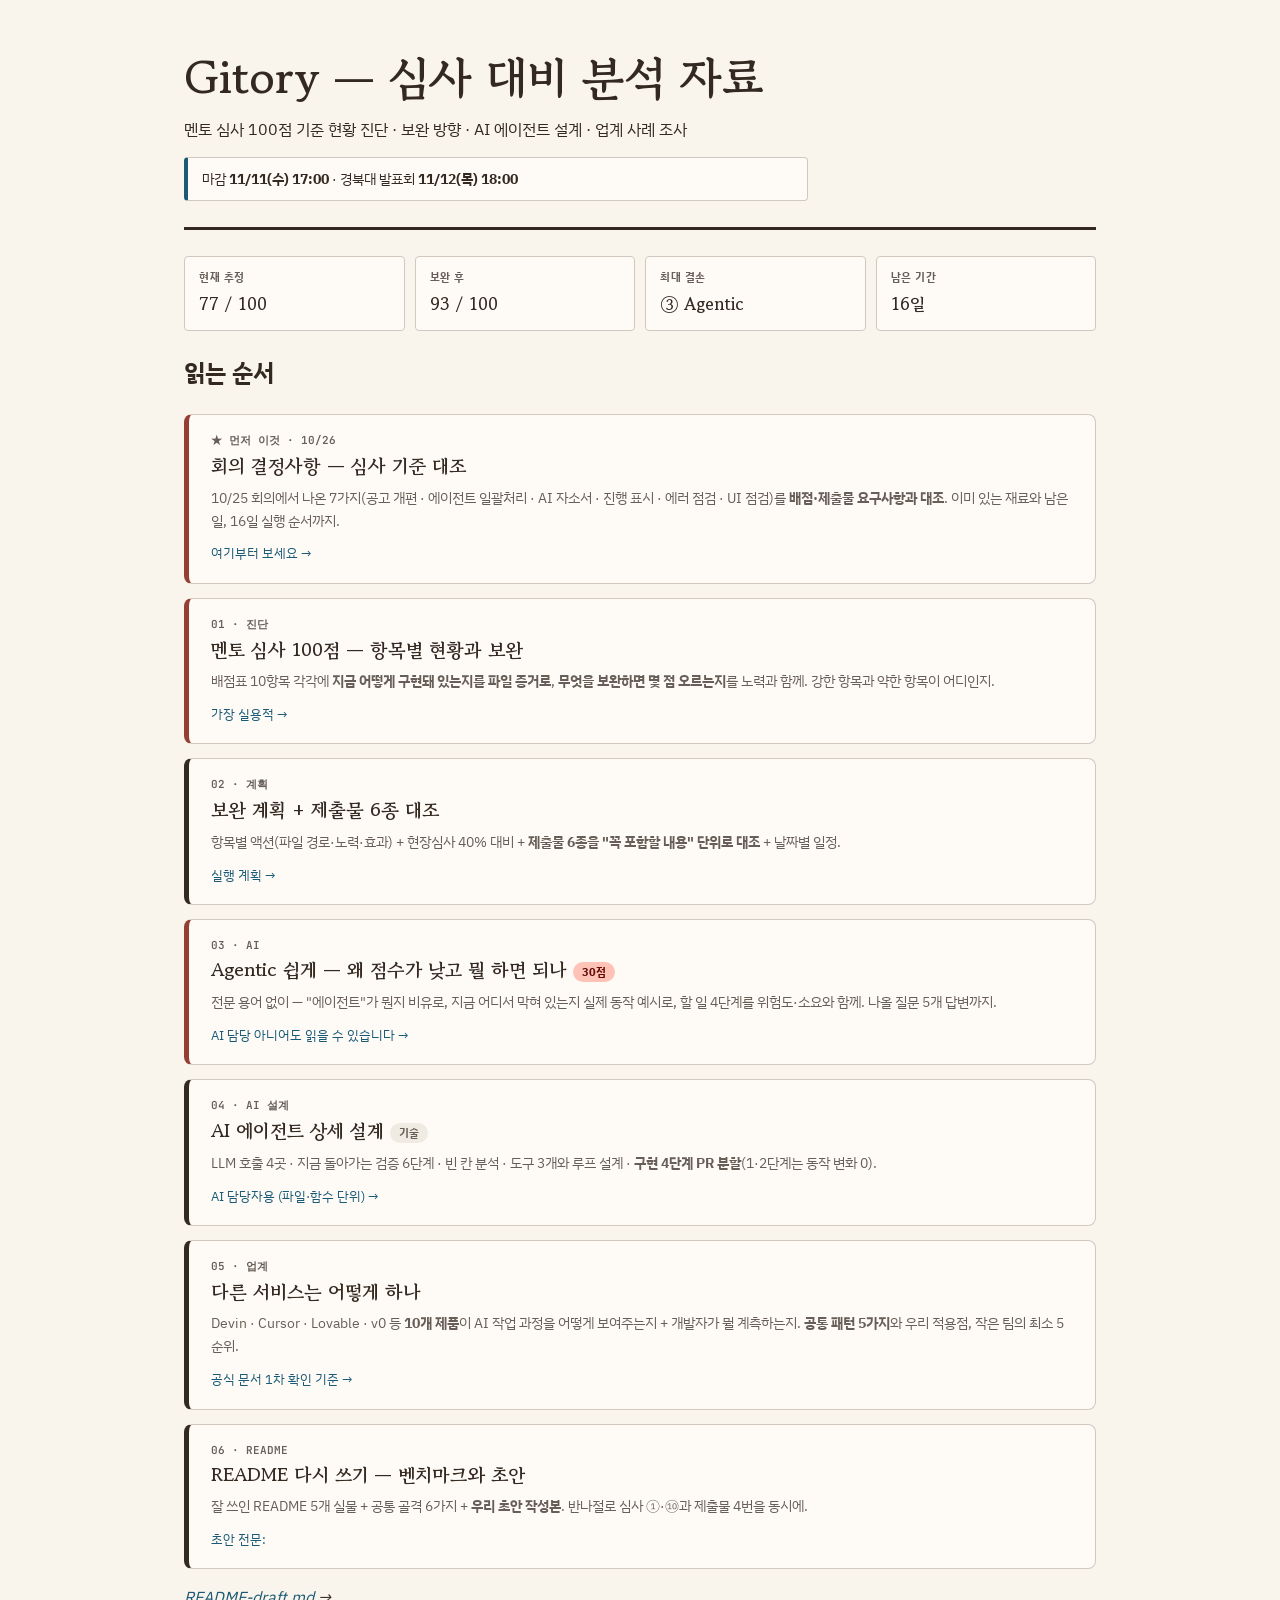
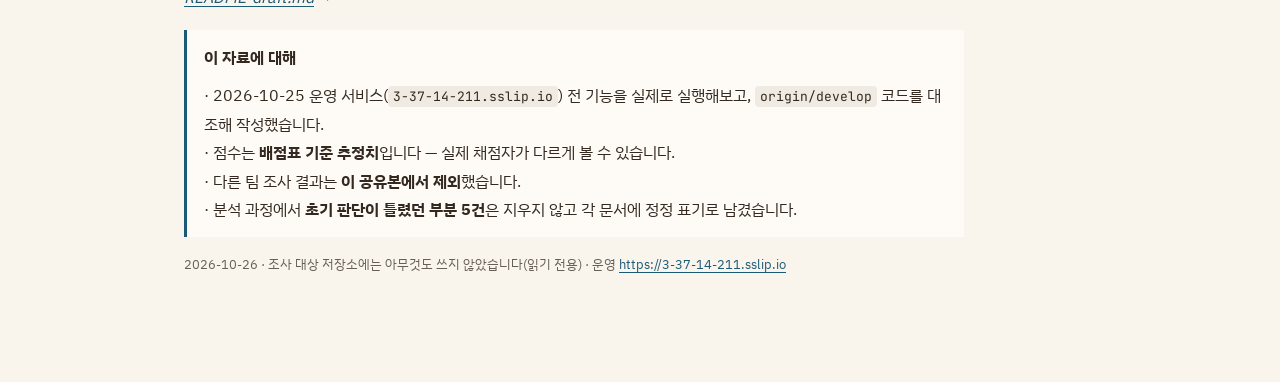
==== index.html @ 034ca765 "Gitory 심사 대비 분석 자료" ====
<!doctype html>
<html lang="ko">
<head>
<meta charset="utf-8">
<meta name="viewport" content="width=device-width, initial-scale=1">
<title>Gitory — 심사 대비 분석 자료</title>
<link rel="stylesheet" href="claude/tokens.css">
<link rel="stylesheet" href="claude/style.css">
<link rel="stylesheet" href="nav.css">
<style>
.wrap{display:block;max-width:960px}
.cards{display:grid;gap:14px;margin:18px 0}
a.card{display:block;text-decoration:none;color:inherit;border:1px solid var(--color-rule);
  border-left:5px solid var(--color-ink);border-radius:var(--radius-md);padding:18px 22px;
  background:var(--color-surface);transition:border-color var(--dur-fast) var(--ease-out)}
a.card:hover{border-left-color:var(--color-red)}
a.card .n{font:600 11px var(--font-code);color:var(--color-muted);display:block;margin-bottom:5px}
a.card strong{display:block;font:700 19px/1.4 var(--font-display);margin-bottom:7px;color:var(--color-ink)}
a.card small{display:block;color:var(--color-muted);font-size:13.5px;line-height:1.7}
a.card em{display:block;margin-top:10px;font-style:normal;font-size:12.5px;color:var(--color-blue)}
a.card.hi{border-left-color:var(--color-red)}
.meta{display:grid;grid-template-columns:repeat(auto-fit,minmax(145px,1fr));gap:10px;margin:18px 0}
.meta div{border:1px solid var(--color-rule);border-radius:var(--radius-sm);padding:11px 14px;background:var(--color-surface)}
.meta b{display:block;font-size:11px;color:var(--color-muted);letter-spacing:.05em;margin-bottom:3px}
.meta span{font:700 17px var(--font-display)}
</style>
</head>
<body>
<div class="wrap">

<header class="hero">
  <h1>Gitory — 심사 대비 분석 자료</h1>
  <p class="context">멘토 심사 100점 기준 현황 진단 · 보완 방향 · AI 에이전트 설계 · 업계 사례 조사</p>
  <p class="owner">마감 <b>11/11(수) 17:00</b> · 경북대 발표회 <b>11/12(목) 18:00</b></p>
</header>

<div class="meta">
  <div><b>현재 추정</b><span>77 / 100</span></div>
  <div><b>보완 후</b><span>93 / 100</span></div>
  <div><b>최대 결손</b><span>③ Agentic</span></div>
  <div><b>남은 기간</b><span>16일</span></div>
</div>

<h2>읽는 순서</h2>

<div class="cards">
  <a class="card hi" href="roadmap-1026.html">
    <span class="n">★ 먼저 이것 · 10/26</span>
    <strong>회의 결정사항 — 심사 기준 대조</strong>
    <small>10/25 회의에서 나온 7가지(공고 개편 · 에이전트 일괄처리 · AI 자소서 · 진행 표시 · 에러 점검 · UI 점검)를 <b>배점·제출물 요구사항과 대조</b>. 이미 있는 재료와 남은 일, 16일 실행 순서까지.</small>
    <em>여기부터 보세요 →</em>
  </a>

  <a class="card hi" href="rubric-1025.html">
    <span class="n">01 · 진단</span>
    <strong>멘토 심사 100점 — 항목별 현황과 보완</strong>
    <small>배점표 10항목 각각에 <b>지금 어떻게 구현돼 있는지를 파일 증거로</b>, <b>무엇을 보완하면 몇 점 오르는지</b>를 노력과 함께. 강한 항목과 약한 항목이 어디인지.</small>
    <em>가장 실용적 →</em>
  </a>

  <a class="card" href="improve-1025.html">
    <span class="n">02 · 계획</span>
    <strong>보완 계획 + 제출물 6종 대조</strong>
    <small>항목별 액션(파일 경로·노력·효과) + 현장심사 40% 대비 + <b>제출물 6종을 "꼭 포함할 내용" 단위로 대조</b> + 날짜별 일정.</small>
    <em>실행 계획 →</em>
  </a>

  <a class="card hi" href="agentic-easy.html">
    <span class="n">03 · AI</span>
    <strong>Agentic 쉽게 — 왜 점수가 낮고 뭘 하면 되나 <span class="tag t-hi">30점</span></strong>
    <small>전문 용어 없이 — "에이전트"가 뭔지 비유로, 지금 어디서 막혀 있는지 실제 동작 예시로, 할 일 4단계를 위험도·소요와 함께. 나올 질문 5개 답변까지.</small>
    <em>AI 담당 아니어도 읽을 수 있습니다 →</em>
  </a>

  <a class="card" href="agentic-1025.html">
    <span class="n">04 · AI 설계</span>
    <strong>AI 에이전트 상세 설계 <span class="tag t-lo">기술</span></strong>
    <small>LLM 호출 4곳 · 지금 돌아가는 검증 6단계 · 빈 칸 분석 · 도구 3개와 루프 설계 · <b>구현 4단계 PR 분할</b>(1·2단계는 동작 변화 0).</small>
    <em>AI 담당자용 (파일·함수 단위) →</em>
  </a>

  <a class="card" href="industry-1025.html">
    <span class="n">05 · 업계</span>
    <strong>다른 서비스는 어떻게 하나</strong>
    <small>Devin · Cursor · Lovable · v0 등 <b>10개 제품</b>이 AI 작업 과정을 어떻게 보여주는지 + 개발자가 뭘 계측하는지. <b>공통 패턴 5가지</b>와 우리 적용점, 작은 팀의 최소 5순위.</small>
    <em>공식 문서 1차 확인 기준 →</em>
  </a>

  <a class="card" href="readme-1025.html">
    <span class="n">06 · README</span>
    <strong>README 다시 쓰기 — 벤치마크와 초안</strong>
    <small>잘 쓰인 README 5개 실물 + 공통 골격 6가지 + <b>우리 초안 작성본</b>. 반나절로 심사 ①·⑩과 제출물 4번을 동시에.</small>
    <em>초안 전문: <a href="README-draft.md">README-draft.md</a> →</em>
  </a>
</div>

<div class="note b">
  <p><b>이 자료에 대해</b></p>
  <p>· 2026-10-25 운영 서비스(<code>3-37-14-211.sslip.io</code>) 전 기능을 실제로 실행해보고, <code>origin/develop</code> 코드를 대조해 작성했습니다.<br>
  · 점수는 <b>배점표 기준 추정치</b>입니다 — 실제 채점자가 다르게 볼 수 있습니다.<br>
  · 다른 팀 조사 결과는 <b>이 공유본에서 제외</b>했습니다.<br>
  · 분석 과정에서 <b>초기 판단이 틀렸던 부분 5건</b>은 지우지 않고 각 문서에 정정 표기로 남겼습니다.</p>
</div>

<p class="foot">2026-10-26 · 조사 대상 저장소에는 아무것도 쓰지 않았습니다(읽기 전용) · 운영 <a href="https://3-37-14-211.sslip.io/">https://3-37-14-211.sslip.io</a></p>
</div>
</body>
</html>
---- claude/tokens.css ----
/* Hallmark · macrostructure: Long Document · tone: editorial technical · anchor hue: ochre */
/* Hallmark · pre-emit critique: P5 H4 E4 S5 R5 V4 */
@import url('https://fonts.googleapis.com/css2?family=Gowun+Batang:wght@400;700&family=IBM+Plex+Sans+KR:wght@400;500;600;700&family=JetBrains+Mono:wght@400;600&display=swap');

:root {
  --color-paper: oklch(97% 0.012 86);
  --color-surface: oklch(99% 0.006 84);
  --color-ink: oklch(29% 0.022 67);
  --color-muted: oklch(49% 0.016 66);
  --color-rule: oklch(84% 0.016 76);
  --color-code: oklch(94% 0.012 81);
  --color-code-dark: oklch(25% 0.019 67);
  --color-code-ink: oklch(94% 0.009 82);
  --color-red: oklch(48% 0.12 29);
  --color-amber: oklch(51% 0.105 73);
  --color-green: oklch(43% 0.075 142);
  --color-blue: oklch(44% 0.077 232);
  --color-plum: oklch(43% 0.08 320);
  --color-focus: oklch(43% 0.075 142);
  --font-display: 'Gowun Batang', 'Apple SD Gothic Neo', serif;
  --font-body: 'IBM Plex Sans KR', 'Apple SD Gothic Neo', sans-serif;
  --font-code: 'JetBrains Mono', ui-monospace, monospace;
  --space-xs: 4px;
  --space-sm: 8px;
  --space-md: 12px;
  --space-lg: 16px;
  --space-xl: 24px;
  --space-2xl: 32px;
  --space-3xl: 48px;
  --text-body: 16px;
  --text-small: 13px;
  --text-heading: clamp(24px, 3vw, 31px);
  --rule-thin: 1px;
  --radius-sm: 4px;
  --radius-md: 8px;
  --ease-out: cubic-bezier(.2,.8,.2,1);
  --ease-in: cubic-bezier(.4,0,1,1);
  --ease-in-out: cubic-bezier(.4,0,.2,1);
  --dur-fast: 140ms;
}
---- claude/style.css ----
*{box-sizing:border-box}
  html,body{margin:0;overflow-x:clip}
  body{font:var(--text-body)/1.78 var(--font-body);color:var(--color-ink);background:var(--color-paper)}
  a{color:var(--color-blue);text-underline-offset:3px}
  a:hover{color:var(--color-red)}
  a:focus-visible{outline:2px solid var(--color-focus);outline-offset:3px}
  .wrap{max-width:1180px;margin:auto;padding:32px 24px 96px;display:grid;grid-template-columns:238px minmax(0,1fr);column-gap:50px}
  .hero{grid-column:1/-1;padding:16px 0 26px;border-bottom:3px solid var(--color-ink);margin-bottom:26px}
  .hero h1{font:700 clamp(30px,4vw,46px)/1.3 var(--font-display);margin:0 0 8px}
  .hero p{max-width:76ch;margin:6px 0;color:var(--color-muted);font-size:14px}
  .hero .context{color:var(--color-ink);font-size:15.5px;max-width:78ch}
  .toc{grid-column:1;grid-row:2/span 60;align-self:start;position:sticky;top:20px;border-top:3px solid var(--color-ink);padding-top:14px;max-height:94vh;overflow-y:auto}
  .toc b{display:block;margin:0 0 10px;font-size:12px;letter-spacing:.06em;color:var(--color-muted)}
  .toc a{display:block;color:var(--color-muted);text-decoration:none;font-size:13.5px;padding:7px 6px;border-bottom:1px solid var(--color-rule)}
  .toc a:hover{color:var(--color-ink);font-weight:600}
  .toc a.sub{padding-left:16px;font-size:12.5px;border-bottom:0;padding-top:4px;padding-bottom:4px}
  section{grid-column:2;min-width:0;padding:4px 0 36px;margin:0 0 32px;border-bottom:1px solid var(--color-rule);scroll-margin-top:24px}
  section>h2{font:700 var(--text-heading)/1.35 var(--font-display);margin:0 0 6px}
  .kicker{font-size:14px;color:var(--color-muted);margin:0 0 20px}
  h3{font-size:17.5px;line-height:1.5;margin:32px 0 10px;font-weight:700;border-top:1px solid var(--color-rule);padding-top:18px}
  h3:first-of-type{border-top:0;padding-top:0}
  h4{font-size:15px;margin:22px 0 8px;font-weight:600;color:var(--color-muted)}
  p,li{max-width:76ch}p{margin:10px 0}ul,ol{padding-left:22px;margin:10px 0}li{margin:7px 0}
  code{font:13px var(--font-code);background:var(--color-code);padding:2px 5px;border-radius:var(--radius-sm);overflow-wrap:anywhere}
  pre{font:12.5px/1.6 var(--font-code);background:var(--color-code-dark);color:var(--color-code-ink);padding:14px 18px;border-radius:var(--radius-sm);overflow-x:auto;margin:14px 0}
  pre .c{color:#9b8f7e} pre .hi{color:#e8b04b} pre .bad{color:#e88b7a} pre .ok{color:#9dc08b}
  .tblw{overflow-x:auto;max-width:100%}
  table{border-collapse:collapse;width:100%;margin:14px 0;font-size:13.5px}
  th,td{border-bottom:1px solid var(--color-rule);padding:9px 10px;text-align:left;vertical-align:top}
  th{font-weight:700;font-size:12.5px;white-space:nowrap;background:var(--color-surface)}
  tr.bad td{background:oklch(96% 0.028 29 / .5)}
  tr.good td{background:oklch(96% 0.028 142 / .45)}
  tr.warn td{background:oklch(96% 0.03 86 / .5)}
  .note{padding:13px 17px;margin:16px 0;background:var(--color-surface);border-left:3px solid var(--color-amber);max-width:78ch}
  .note.g{border-left-color:var(--color-green)}
  .note.r{border-left-color:var(--color-red)}
  .note.b{border-left-color:var(--color-blue)}
  .note>:first-child{margin-top:0}.note>:last-child{margin-bottom:0}
  .pill{display:inline-block;font:600 11px var(--font-code);padding:2px 8px;border-radius:999px;background:var(--color-code);margin-right:6px}
  .say{border-left:3px solid var(--color-ink);padding:4px 0 4px 18px;margin:14px 0;font-family:var(--font-display);font-size:16.5px;line-height:1.8;max-width:74ch}
  .say b{background:oklch(90% 0.09 86)}
  .quote{padding:4px 0 4px 18px;border-left:3px solid var(--color-plum);margin:14px 0;font-family:var(--font-display);font-size:16px;line-height:1.8;max-width:76ch;color:var(--color-ink)}
  .big{font:700 clamp(19px,2.4vw,25px)/1.5 var(--font-display);max-width:70ch;margin:18px 0}
  .foot{grid-column:2;color:var(--color-muted);font-size:13px;max-width:76ch}
  .tag{display:inline-block;font:700 11px var(--font-body);padding:2px 9px;border-radius:999px;margin-right:8px;vertical-align:2px}
  .t-hi{background:oklch(88% 0.09 29);color:oklch(32% 0.12 29)}
  .t-md{background:oklch(90% 0.08 86);color:oklch(35% 0.1 70)}
  .t-lo{background:var(--color-code);color:var(--color-muted)}
  .hero .owner{background:var(--color-surface);border:1px solid var(--color-rule);border-left:4px solid var(--color-blue);padding:9px 14px;margin:14px 0 0;font-size:13.5px;border-radius:var(--radius-sm);color:var(--color-ink);max-width:78ch}
  .cpwrap{position:relative;margin:14px 0}
  .cpbox{white-space:pre-wrap;word-break:break-word;max-height:520px;overflow:auto;background:var(--color-code-dark);color:var(--color-code-ink);padding:16px 18px;border-radius:var(--radius-sm);font:12.5px/1.75 var(--font-code)}
  .cpbtn{position:absolute;top:8px;right:10px;z-index:2;font:600 12px var(--font-body);padding:5px 12px;border-radius:999px;border:1px solid var(--color-rule);background:var(--color-paper);color:var(--color-ink);cursor:pointer}
  .cpbtn:hover{background:var(--color-surface)}
  .cpbtn.done{background:oklch(88% 0.08 142);border-color:transparent}
  @media(max-width:820px){
    .wrap{display:block;padding:20px 16px 72px}
    .toc{position:static;max-height:none;padding:10px 0 12px;margin-bottom:22px}
    .toc a{display:inline-block;width:auto;padding:6px 10px 6px 0;margin-right:6px;border:0;font-size:13px}
    .toc a.sub{display:none}
    section>h2{font-size:24px}
  }
---- nav.css ----
/* 문서 간 내비게이션 — 2026-10-25 */
.docnav{grid-column:1/-1;display:flex;align-items:center;gap:6px;flex-wrap:wrap;
  margin:0 0 20px;padding:9px 0 11px;border-bottom:1px solid var(--color-rule);font-size:13px}
.docnav .home{font:700 12.5px var(--font-body);color:var(--color-ink);text-decoration:none;
  padding:5px 12px;border:1px solid var(--color-rule);border-radius:999px;background:var(--color-surface);white-space:nowrap}
.docnav .home:hover{border-color:var(--color-ink);color:var(--color-ink)}
.docnav .sep{width:1px;height:16px;background:var(--color-rule);margin:0 4px}
.docnav a.d{color:var(--color-muted);text-decoration:none;padding:5px 10px;border-radius:var(--radius-sm);white-space:nowrap}
.docnav a.d:hover{background:var(--color-surface);color:var(--color-ink)}
.docnav a.d.on{color:var(--color-ink);font-weight:700;background:var(--color-code)}
.docnav a.d .k{font:600 10.5px var(--font-code);color:var(--color-muted);margin-right:4px}
.docnav a.d.on .k{color:var(--color-ink)}

/* 하단 이전/다음 */
.pager{grid-column:2;display:grid;grid-template-columns:1fr 1fr;gap:12px;margin:26px 0 8px;max-width:80ch}
.pager a{display:block;text-decoration:none;color:inherit;border:1px solid var(--color-rule);
  border-radius:var(--radius-md);padding:13px 17px;background:var(--color-surface);transition:border-color var(--dur-fast) var(--ease-out)}
.pager a:hover{border-color:var(--color-ink)}
.pager a.prev{border-left:4px solid var(--color-rule)}
.pager a.next{border-right:4px solid var(--color-rule);text-align:right}
.pager a:hover.prev{border-left-color:var(--color-ink)}
.pager a:hover.next{border-right-color:var(--color-ink)}
.pager .lbl{display:block;font:600 11px var(--font-code);color:var(--color-muted);margin-bottom:4px}
.pager .ttl{display:block;font:700 15px var(--font-display);color:var(--color-ink);line-height:1.4}
.pager .one{grid-column:1/-1}
@media(max-width:820px){
  .pager{grid-column:1;grid-template-columns:1fr}
  .pager a.next{text-align:left;border-right:1px solid var(--color-rule);border-left:4px solid var(--color-rule)}
  .docnav{font-size:12.5px;gap:4px}
  .docnav a.d{padding:4px 8px}
}
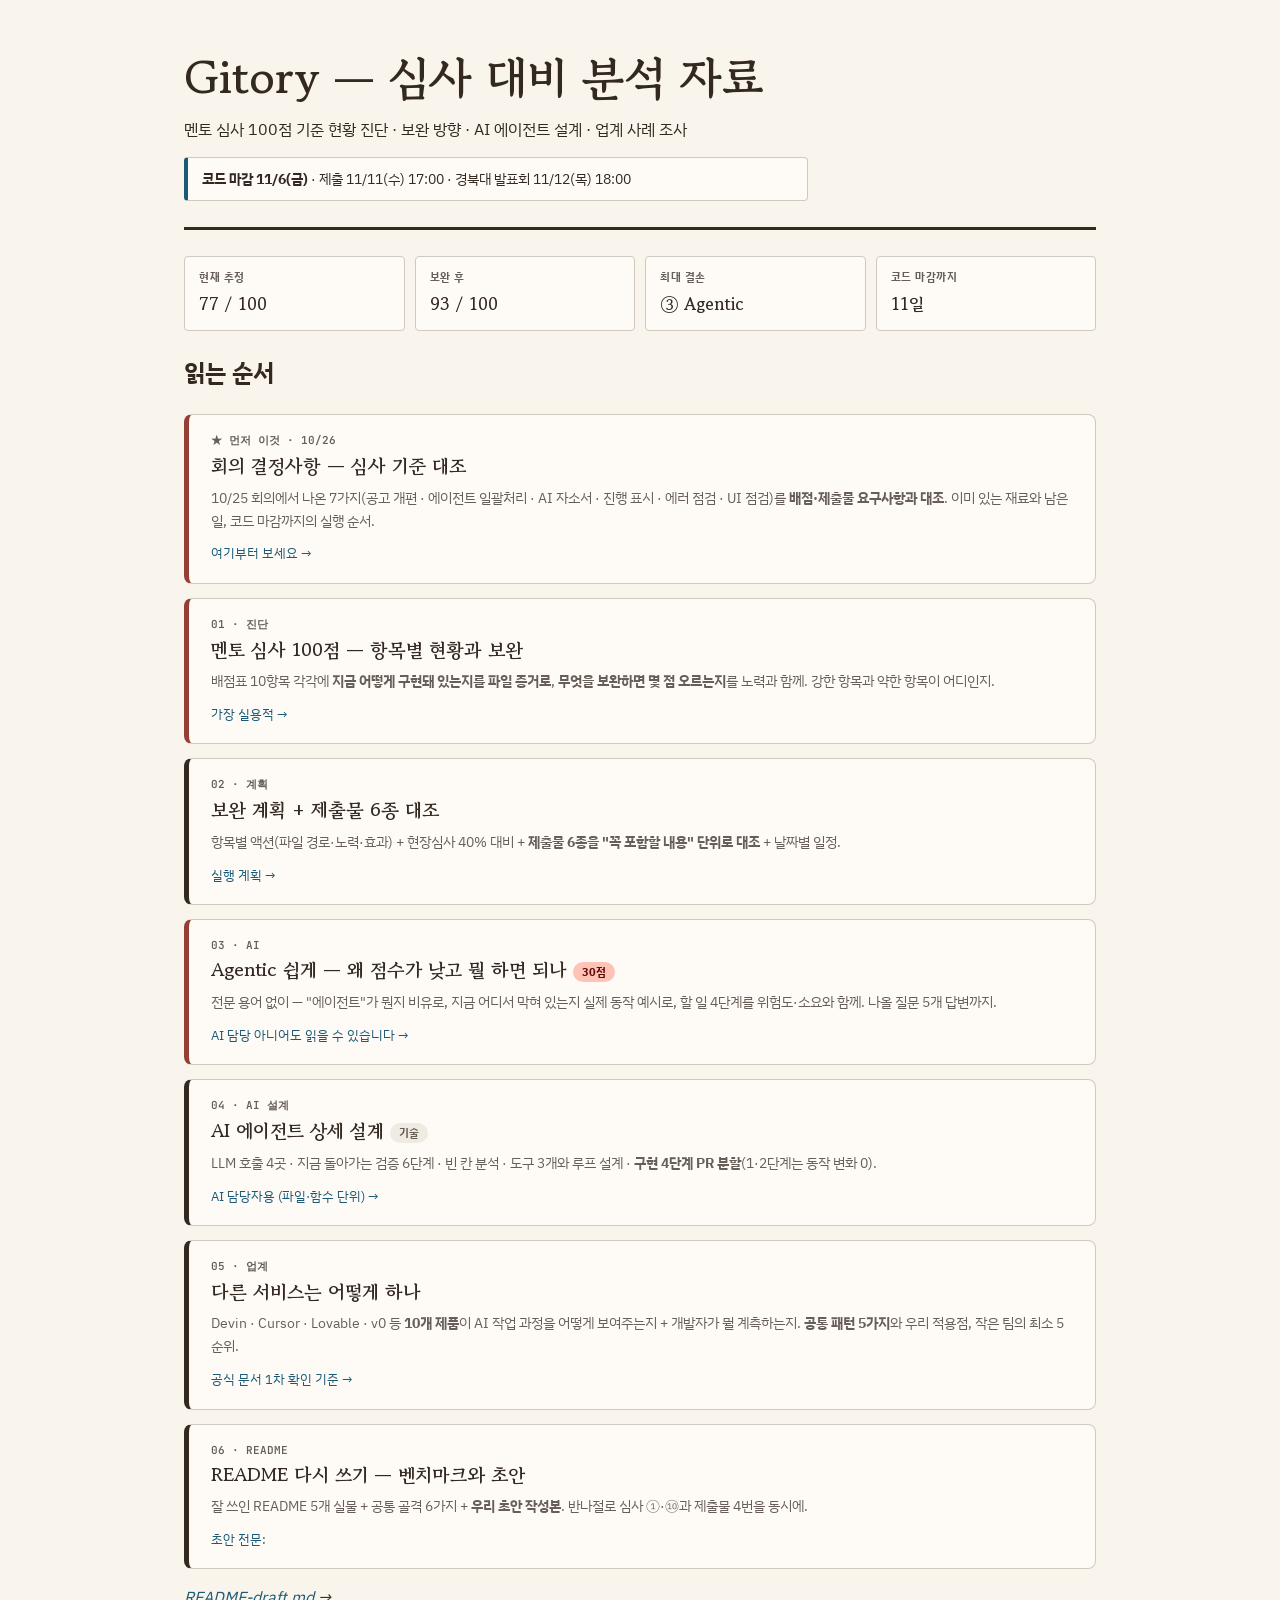
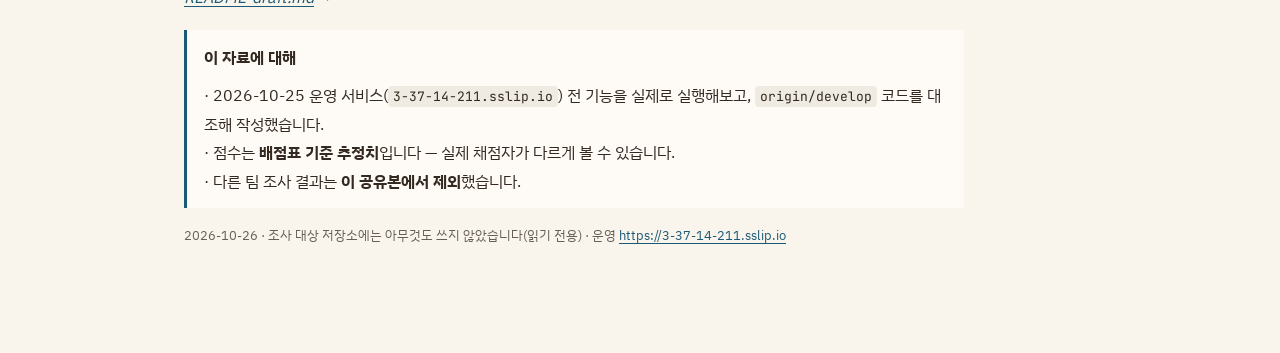
==== commit 93661761: "목차 레이아웃 수정, 코드 마감 11/6 반영, 정정 이력 정리" ====
--- a/index.html
+++ b/index.html
@@ -31,14 +31,14 @@
 <header class="hero">
   <h1>Gitory — 심사 대비 분석 자료</h1>
   <p class="context">멘토 심사 100점 기준 현황 진단 · 보완 방향 · AI 에이전트 설계 · 업계 사례 조사</p>
-  <p class="owner">마감 <b>11/11(수) 17:00</b> · 경북대 발표회 <b>11/12(목) 18:00</b></p>
+  <p class="owner"><b>코드 마감 11/6(금)</b> · 제출 11/11(수) 17:00 · 경북대 발표회 11/12(목) 18:00</p>
 </header>
 
 <div class="meta">
   <div><b>현재 추정</b><span>77 / 100</span></div>
   <div><b>보완 후</b><span>93 / 100</span></div>
   <div><b>최대 결손</b><span>③ Agentic</span></div>
-  <div><b>남은 기간</b><span>16일</span></div>
+  <div><b>코드 마감까지</b><span>11일</span></div>
 </div>
 
 <h2>읽는 순서</h2>
@@ -47,7 +47,7 @@
   <a class="card hi" href="roadmap-1026.html">
     <span class="n">★ 먼저 이것 · 10/26</span>
     <strong>회의 결정사항 — 심사 기준 대조</strong>
-    <small>10/25 회의에서 나온 7가지(공고 개편 · 에이전트 일괄처리 · AI 자소서 · 진행 표시 · 에러 점검 · UI 점검)를 <b>배점·제출물 요구사항과 대조</b>. 이미 있는 재료와 남은 일, 16일 실행 순서까지.</small>
+    <small>10/25 회의에서 나온 7가지(공고 개편 · 에이전트 일괄처리 · AI 자소서 · 진행 표시 · 에러 점검 · UI 점검)를 <b>배점·제출물 요구사항과 대조</b>. 이미 있는 재료와 남은 일, 코드 마감까지의 실행 순서.</small>
     <em>여기부터 보세요 →</em>
   </a>
 
@@ -99,7 +99,7 @@
   <p>· 2026-10-25 운영 서비스(<code>3-37-14-211.sslip.io</code>) 전 기능을 실제로 실행해보고, <code>origin/develop</code> 코드를 대조해 작성했습니다.<br>
   · 점수는 <b>배점표 기준 추정치</b>입니다 — 실제 채점자가 다르게 볼 수 있습니다.<br>
   · 다른 팀 조사 결과는 <b>이 공유본에서 제외</b>했습니다.<br>
-  · 분석 과정에서 <b>초기 판단이 틀렸던 부분 5건</b>은 지우지 않고 각 문서에 정정 표기로 남겼습니다.</p>
+</p>
 </div>
 
 <p class="foot">2026-10-26 · 조사 대상 저장소에는 아무것도 쓰지 않았습니다(읽기 전용) · 운영 <a href="https://3-37-14-211.sslip.io/">https://3-37-14-211.sslip.io</a></p>
--- a/nav.css
+++ b/nav.css
@@ -1,4 +1,8 @@
 /* 문서 간 내비게이션 — 2026-10-25 */
+/* docnav 가 1행을 차지하므로 toc 시작 행을 한 칸 뒤로 민다 (style.css 의 grid-row:2 오버라이드) */
+.wrap > .toc{grid-row:3/span 60}
+@media(max-width:820px){ .wrap > .toc{grid-row:auto} }
+
 .docnav{grid-column:1/-1;display:flex;align-items:center;gap:6px;flex-wrap:wrap;
   margin:0 0 20px;padding:9px 0 11px;border-bottom:1px solid var(--color-rule);font-size:13px}
 .docnav .home{font:700 12.5px var(--font-body);color:var(--color-ink);text-decoration:none;
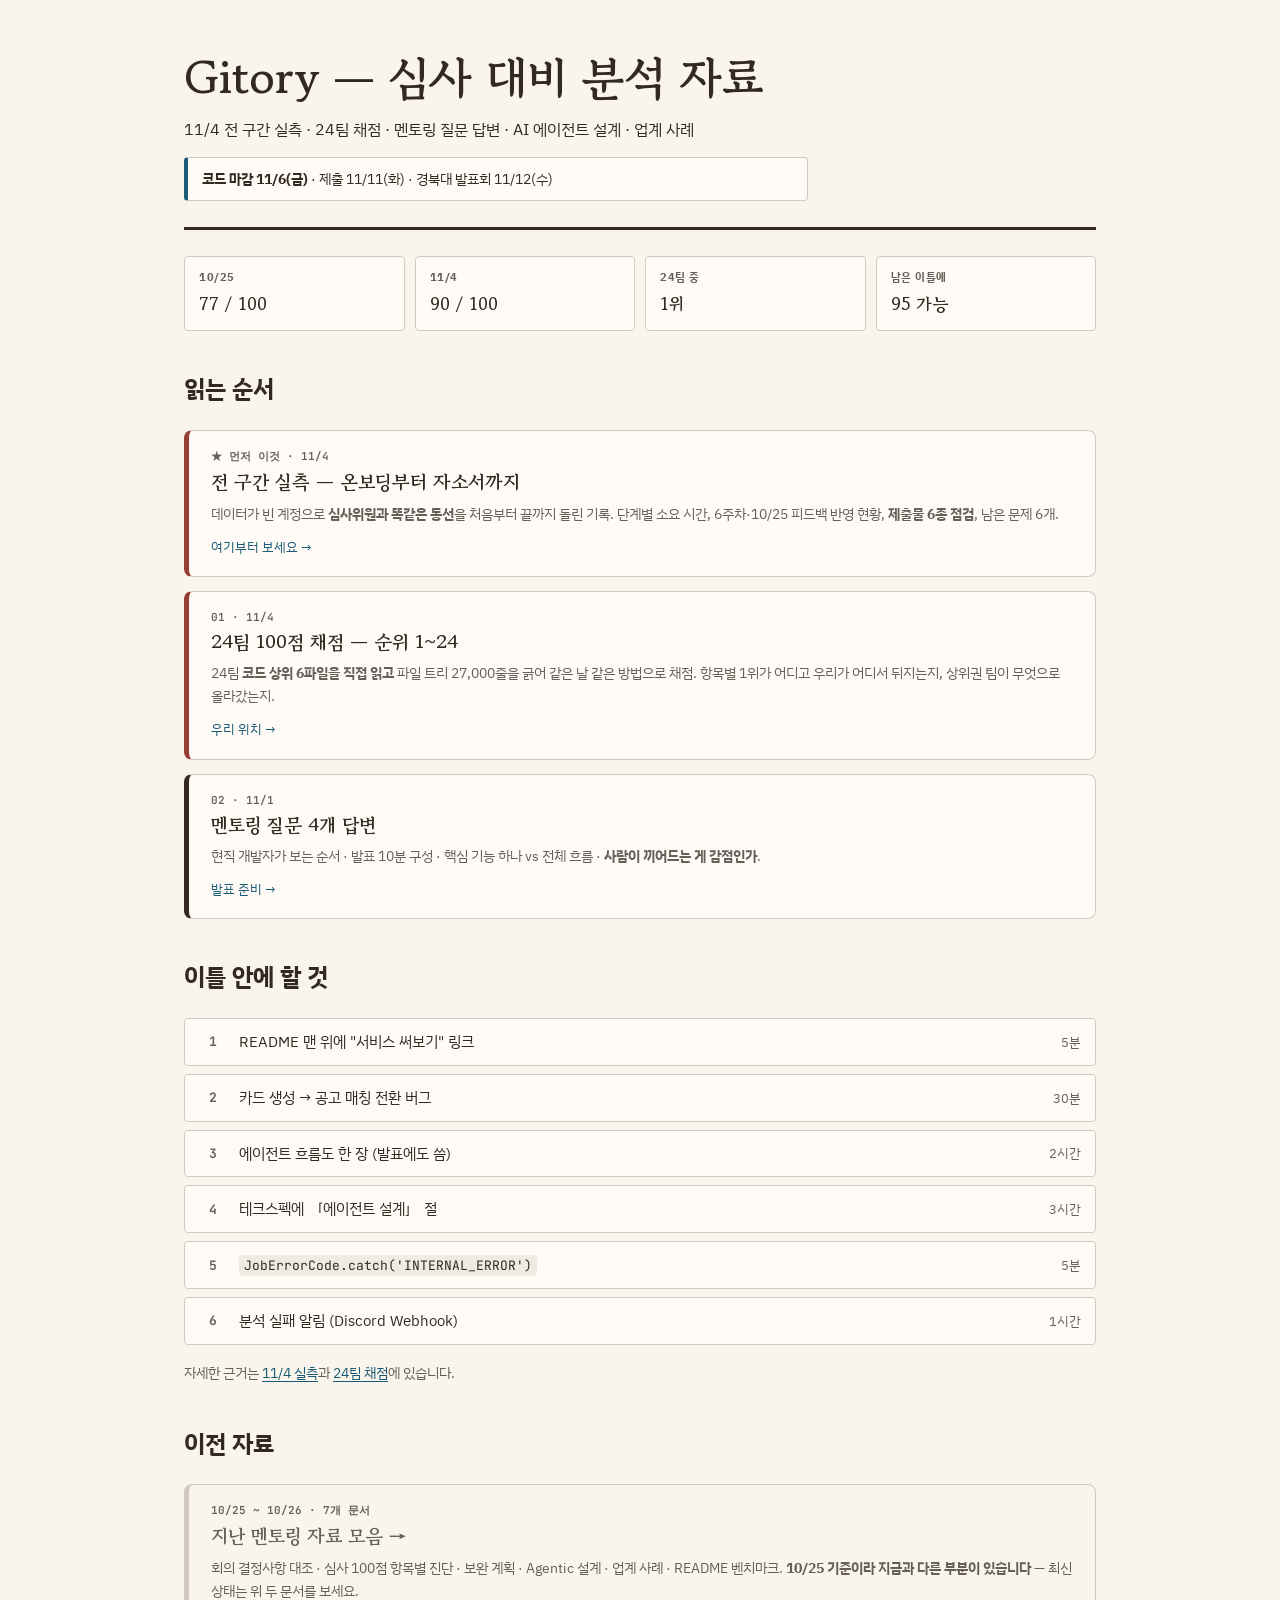
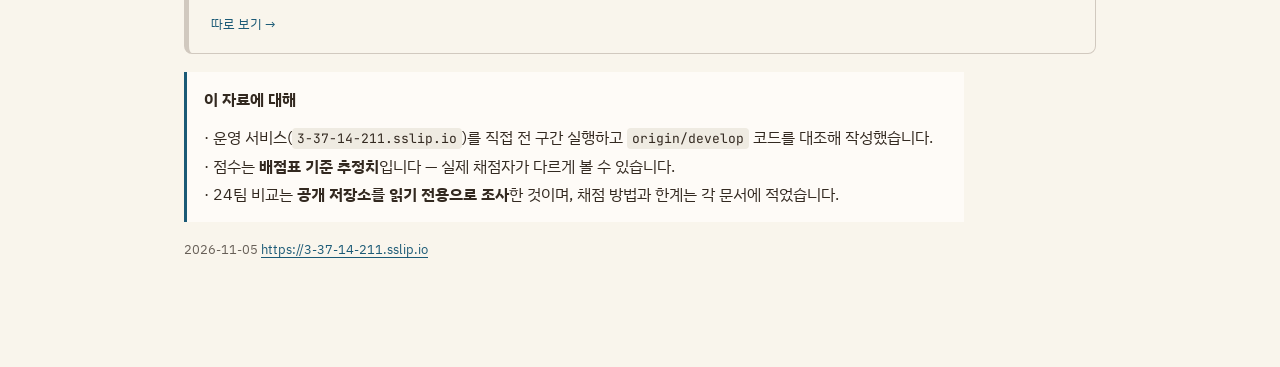
==== commit 459680d0: "11/4 자료 추가, 이전 자료는 before.html 로 분리 - run-1104: 온보딩~자소서 전 구간 실측, 제출물 6종 점검 - teams-1104: 24팀 100점 채점" ====
--- a/index.html
+++ b/index.html
@@ -23,6 +23,18 @@
 .meta div{border:1px solid var(--color-rule);border-radius:var(--radius-sm);padding:11px 14px;background:var(--color-surface)}
 .meta b{display:block;font-size:11px;color:var(--color-muted);letter-spacing:.05em;margin-bottom:3px}
 .meta span{font:700 17px var(--font-display)}
+
+.todo{display:grid;gap:8px;margin:16px 0}
+.todo div{display:grid;grid-template-columns:28px 1fr auto;gap:12px;align-items:center;
+  border:1px solid var(--color-rule);border-radius:var(--radius-sm);padding:10px 14px;background:var(--color-surface)}
+.todo b{font:700 13px var(--font-code);color:var(--color-muted);text-align:center}
+.todo span{font-size:14.5px}
+.todo em{font-style:normal;font-size:12.5px;color:var(--color-muted);white-space:nowrap}
+a.card.old{border-left-color:var(--color-rule);background:transparent}
+a.card.old strong{color:var(--color-muted)}
+a.card.old:hover{border-left-color:var(--color-ink)}
+a.card.old:hover strong{color:var(--color-ink)}
+h2{margin-top:36px}
 </style>
 </head>
 <body>
@@ -30,79 +42,77 @@
 
 <header class="hero">
   <h1>Gitory — 심사 대비 분석 자료</h1>
-  <p class="context">멘토 심사 100점 기준 현황 진단 · 보완 방향 · AI 에이전트 설계 · 업계 사례 조사</p>
-  <p class="owner"><b>코드 마감 11/6(금)</b> · 제출 11/11(수) 17:00 · 경북대 발표회 11/12(목) 18:00</p>
+  <p class="context">11/4 전 구간 실측 · 24팀 채점 · 멘토링 질문 답변 · AI 에이전트 설계 · 업계 사례</p>
+  <p class="owner"><b>코드 마감 11/6(금)</b> · 제출 11/11(화) · 경북대 발표회 11/12(수)</p>
 </header>
 
 <div class="meta">
-  <div><b>현재 추정</b><span>77 / 100</span></div>
-  <div><b>보완 후</b><span>93 / 100</span></div>
-  <div><b>최대 결손</b><span>③ Agentic</span></div>
-  <div><b>코드 마감까지</b><span>11일</span></div>
+  <div><b>10/25</b><span>77 / 100</span></div>
+  <div><b>11/4</b><span>90 / 100</span></div>
+  <div><b>24팀 중</b><span>1위</span></div>
+  <div><b>남은 이틀에</b><span>95 가능</span></div>
 </div>
 
 <h2>읽는 순서</h2>
 
 <div class="cards">
-  <a class="card hi" href="roadmap-1026.html">
-    <span class="n">★ 먼저 이것 · 10/26</span>
-    <strong>회의 결정사항 — 심사 기준 대조</strong>
-    <small>10/25 회의에서 나온 7가지(공고 개편 · 에이전트 일괄처리 · AI 자소서 · 진행 표시 · 에러 점검 · UI 점검)를 <b>배점·제출물 요구사항과 대조</b>. 이미 있는 재료와 남은 일, 코드 마감까지의 실행 순서.</small>
+  <a class="card hi" href="run-1104.html">
+    <span class="n">★ 먼저 이것 · 11/4</span>
+    <strong>전 구간 실측 — 온보딩부터 자소서까지</strong>
+    <small>데이터가 빈 계정으로 <b>심사위원과 똑같은 동선</b>을 처음부터 끝까지 돌린 기록. 단계별 소요 시간, 6주차·10/25 피드백 반영 현황, <b>제출물 6종 점검</b>, 남은 문제 6개.</small>
     <em>여기부터 보세요 →</em>
   </a>
 
-  <a class="card hi" href="rubric-1025.html">
-    <span class="n">01 · 진단</span>
-    <strong>멘토 심사 100점 — 항목별 현황과 보완</strong>
-    <small>배점표 10항목 각각에 <b>지금 어떻게 구현돼 있는지를 파일 증거로</b>, <b>무엇을 보완하면 몇 점 오르는지</b>를 노력과 함께. 강한 항목과 약한 항목이 어디인지.</small>
-    <em>가장 실용적 →</em>
+  <a class="card hi" href="teams-1104.html">
+    <span class="n">01 · 11/4</span>
+    <strong>24팀 100점 채점 — 순위 1~24</strong>
+    <small>24팀 <b>코드 상위 6파일을 직접 읽고</b> 파일 트리 27,000줄을 긁어 같은 날 같은 방법으로 채점. 항목별 1위가 어디고 우리가 어디서 뒤지는지, 상위권 팀이 무엇으로 올라갔는지.</small>
+    <em>우리 위치 →</em>
   </a>
 
-  <a class="card" href="improve-1025.html">
-    <span class="n">02 · 계획</span>
-    <strong>보완 계획 + 제출물 6종 대조</strong>
-    <small>항목별 액션(파일 경로·노력·효과) + 현장심사 40% 대비 + <b>제출물 6종을 "꼭 포함할 내용" 단위로 대조</b> + 날짜별 일정.</small>
-    <em>실행 계획 →</em>
-  </a>
-
-  <a class="card hi" href="agentic-easy.html">
-    <span class="n">03 · AI</span>
-    <strong>Agentic 쉽게 — 왜 점수가 낮고 뭘 하면 되나 <span class="tag t-hi">30점</span></strong>
-    <small>전문 용어 없이 — "에이전트"가 뭔지 비유로, 지금 어디서 막혀 있는지 실제 동작 예시로, 할 일 4단계를 위험도·소요와 함께. 나올 질문 5개 답변까지.</small>
-    <em>AI 담당 아니어도 읽을 수 있습니다 →</em>
-  </a>
-
-  <a class="card" href="agentic-1025.html">
-    <span class="n">04 · AI 설계</span>
-    <strong>AI 에이전트 상세 설계 <span class="tag t-lo">기술</span></strong>
-    <small>LLM 호출 4곳 · 지금 돌아가는 검증 6단계 · 빈 칸 분석 · 도구 3개와 루프 설계 · <b>구현 4단계 PR 분할</b>(1·2단계는 동작 변화 0).</small>
-    <em>AI 담당자용 (파일·함수 단위) →</em>
-  </a>
-
-  <a class="card" href="industry-1025.html">
-    <span class="n">05 · 업계</span>
-    <strong>다른 서비스는 어떻게 하나</strong>
-    <small>Devin · Cursor · Lovable · v0 등 <b>10개 제품</b>이 AI 작업 과정을 어떻게 보여주는지 + 개발자가 뭘 계측하는지. <b>공통 패턴 5가지</b>와 우리 적용점, 작은 팀의 최소 5순위.</small>
-    <em>공식 문서 1차 확인 기준 →</em>
-  </a>
-
-  <a class="card" href="readme-1025.html">
-    <span class="n">06 · README</span>
-    <strong>README 다시 쓰기 — 벤치마크와 초안</strong>
-    <small>잘 쓰인 README 5개 실물 + 공통 골격 6가지 + <b>우리 초안 작성본</b>. 반나절로 심사 ①·⑩과 제출물 4번을 동시에.</small>
-    <em>초안 전문: <a href="README-draft.md">README-draft.md</a> →</em>
+  <a class="card" href="review-1101.html">
+    <span class="n">02 · 11/1</span>
+    <strong>멘토링 질문 4개 답변</strong>
+    <small>현직 개발자가 보는 순서 · 발표 10분 구성 · 핵심 기능 하나 vs 전체 흐름 · <b>사람이 끼어드는 게 감점인가</b>.</small>
+    <em>발표 준비 →</em>
   </a>
 </div>
 
+<h2>이틀 안에 할 것</h2>
+
+<div class="todo">
+  <div><b>1</b><span>README 맨 위에 "서비스 써보기" 링크</span><em>5분</em></div>
+  <div><b>2</b><span>카드 생성 → 공고 매칭 전환 버그</span><em>30분</em></div>
+  <div><b>3</b><span>에이전트 흐름도 한 장 (발표에도 씀)</span><em>2시간</em></div>
+  <div><b>4</b><span>테크스펙에 「에이전트 설계」 절</span><em>3시간</em></div>
+  <div><b>5</b><span><code>JobErrorCode.catch('INTERNAL_ERROR')</code></span><em>5분</em></div>
+  <div><b>6</b><span>분석 실패 알림 (Discord Webhook)</span><em>1시간</em></div>
+</div>
+
+<p class="kicker">자세한 근거는 <a href="run-1104.html">11/4 실측</a>과 <a href="teams-1104.html">24팀 채점</a>에 있습니다.</p>
+
+<h2>이전 자료</h2>
+
+<div class="cards">
+  <a class="card old" href="before.html">
+    <span class="n">10/25 ~ 10/26 · 7개 문서</span>
+    <strong>지난 멘토링 자료 모음 →</strong>
+    <small>회의 결정사항 대조 · 심사 100점 항목별 진단 · 보완 계획 · Agentic 설계 · 업계 사례 · README 벤치마크.
+    <b>10/25 기준이라 지금과 다른 부분이 있습니다</b> — 최신 상태는 위 두 문서를 보세요.</small>
+    <em>따로 보기 →</em>
+  </a>
+</div>
+
+
 <div class="note b">
   <p><b>이 자료에 대해</b></p>
-  <p>· 2026-10-25 운영 서비스(<code>3-37-14-211.sslip.io</code>) 전 기능을 실제로 실행해보고, <code>origin/develop</code> 코드를 대조해 작성했습니다.<br>
+  <p>· 운영 서비스(<code>3-37-14-211.sslip.io</code>)를 직접 전 구간 실행하고 <code>origin/develop</code> 코드를 대조해 작성했습니다.<br>
   · 점수는 <b>배점표 기준 추정치</b>입니다 — 실제 채점자가 다르게 볼 수 있습니다.<br>
-  · 다른 팀 조사 결과는 <b>이 공유본에서 제외</b>했습니다.<br>
+  · 24팀 비교는 <b>공개 저장소를 읽기 전용으로 조사</b>한 것이며, 채점 방법과 한계는 각 문서에 적었습니다.<br>
 </p>
 </div>
 
-<p class="foot">2026-10-26 · 조사 대상 저장소에는 아무것도 쓰지 않았습니다(읽기 전용) · 운영 <a href="https://3-37-14-211.sslip.io/">https://3-37-14-211.sslip.io</a></p>
+<p class="foot">2026-11-05 <a href="https://3-37-14-211.sslip.io/">https://3-37-14-211.sslip.io</a></p>
 </div>
 </body>
 </html>
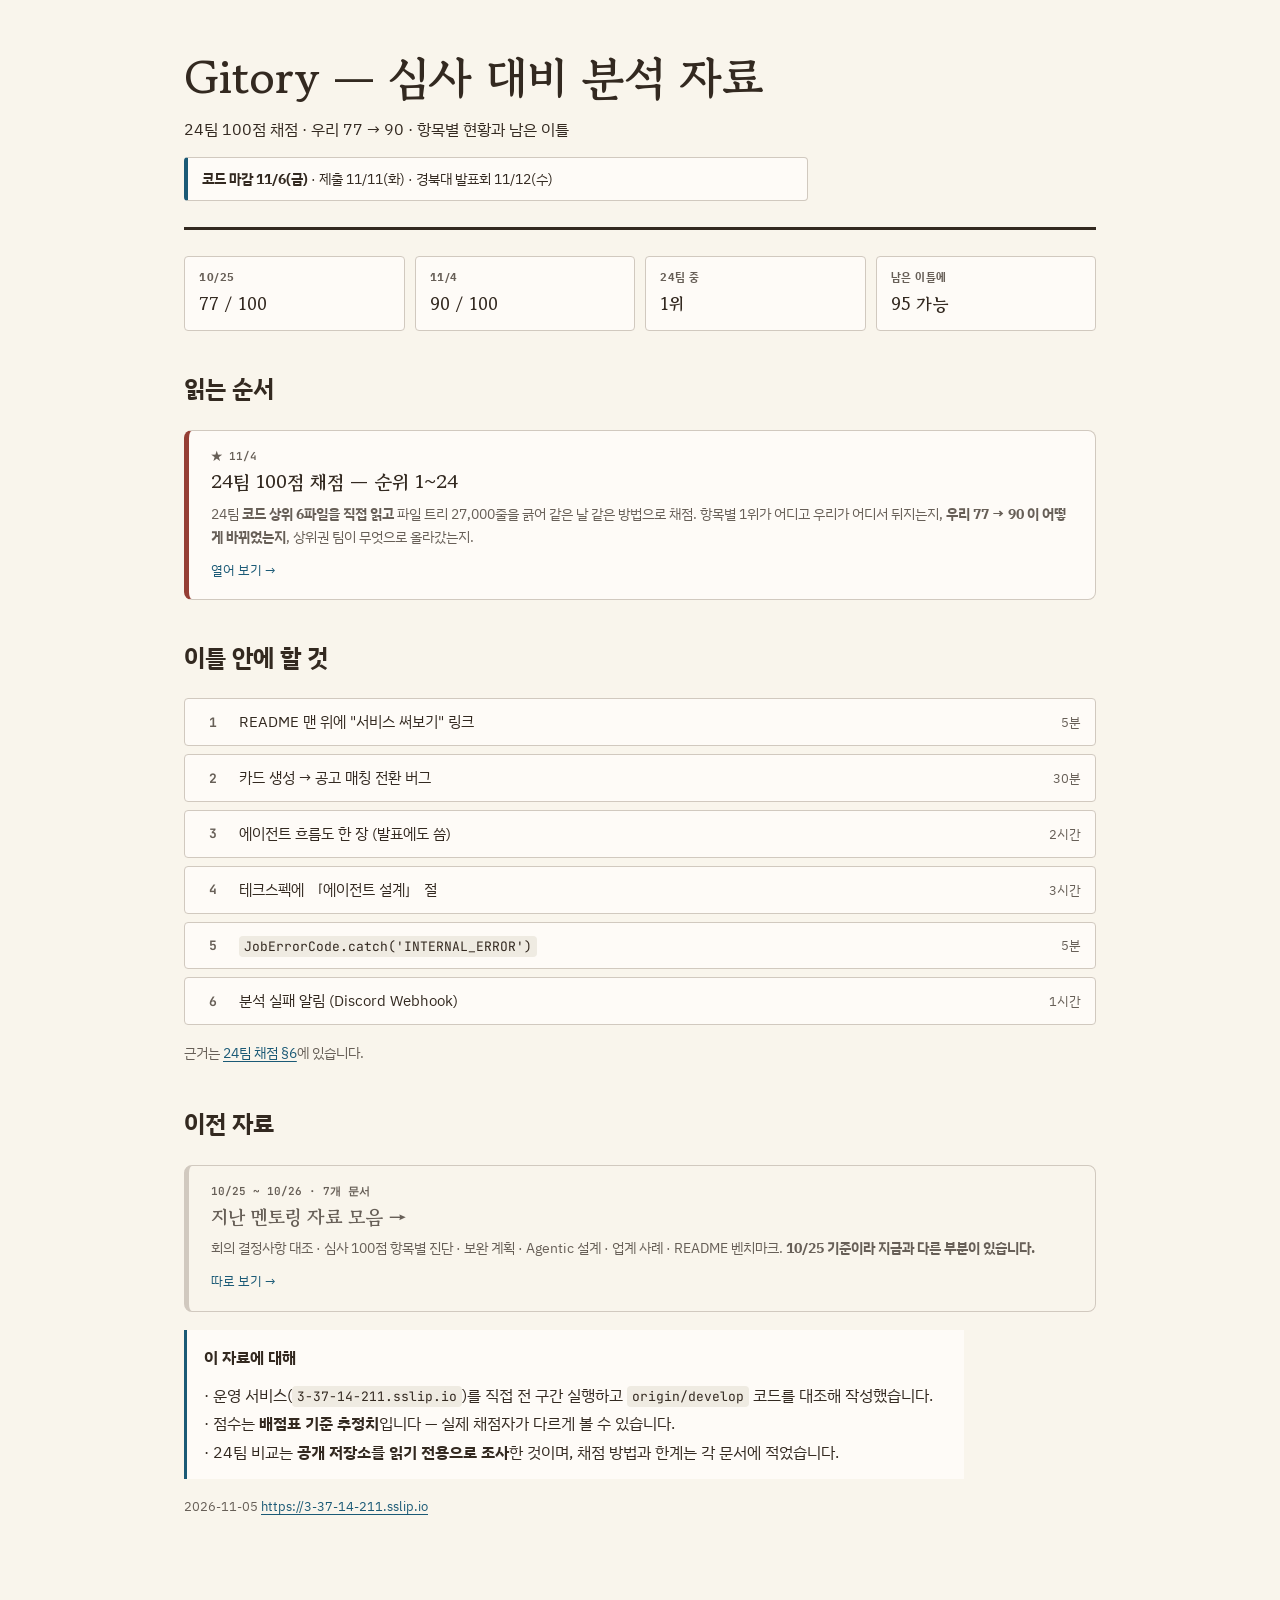
==== commit 14b59c80: "docs: 11/4 문서를 24팀 채점 한 편으로 합침 (실측·질문답변 통합·이전 자료 분리)" ====
--- a/index.html
+++ b/index.html
@@ -42,7 +42,7 @@
 
 <header class="hero">
   <h1>Gitory — 심사 대비 분석 자료</h1>
-  <p class="context">11/4 전 구간 실측 · 24팀 채점 · 멘토링 질문 답변 · AI 에이전트 설계 · 업계 사례</p>
+  <p class="context">24팀 100점 채점 · 우리 77 → 90 · 항목별 현황과 남은 이틀</p>
   <p class="owner"><b>코드 마감 11/6(금)</b> · 제출 11/11(화) · 경북대 발표회 11/12(수)</p>
 </header>
 
@@ -56,25 +56,12 @@
 <h2>읽는 순서</h2>
 
 <div class="cards">
-  <a class="card hi" href="run-1104.html">
-    <span class="n">★ 먼저 이것 · 11/4</span>
-    <strong>전 구간 실측 — 온보딩부터 자소서까지</strong>
-    <small>데이터가 빈 계정으로 <b>심사위원과 똑같은 동선</b>을 처음부터 끝까지 돌린 기록. 단계별 소요 시간, 6주차·10/25 피드백 반영 현황, <b>제출물 6종 점검</b>, 남은 문제 6개.</small>
-    <em>여기부터 보세요 →</em>
-  </a>
-
   <a class="card hi" href="teams-1104.html">
-    <span class="n">01 · 11/4</span>
+    <span class="n">★ 11/4</span>
     <strong>24팀 100점 채점 — 순위 1~24</strong>
-    <small>24팀 <b>코드 상위 6파일을 직접 읽고</b> 파일 트리 27,000줄을 긁어 같은 날 같은 방법으로 채점. 항목별 1위가 어디고 우리가 어디서 뒤지는지, 상위권 팀이 무엇으로 올라갔는지.</small>
-    <em>우리 위치 →</em>
-  </a>
-
-  <a class="card" href="review-1101.html">
-    <span class="n">02 · 11/1</span>
-    <strong>멘토링 질문 4개 답변</strong>
-    <small>현직 개발자가 보는 순서 · 발표 10분 구성 · 핵심 기능 하나 vs 전체 흐름 · <b>사람이 끼어드는 게 감점인가</b>.</small>
-    <em>발표 준비 →</em>
+    <small>24팀 <b>코드 상위 6파일을 직접 읽고</b> 파일 트리 27,000줄을 긁어 같은 날 같은 방법으로 채점.
+    항목별 1위가 어디고 우리가 어디서 뒤지는지, <b>우리 77 → 90 이 어떻게 바뀌었는지</b>, 상위권 팀이 무엇으로 올라갔는지.</small>
+    <em>열어 보기 →</em>
   </a>
 </div>
 
@@ -89,7 +76,7 @@
   <div><b>6</b><span>분석 실패 알림 (Discord Webhook)</span><em>1시간</em></div>
 </div>
 
-<p class="kicker">자세한 근거는 <a href="run-1104.html">11/4 실측</a>과 <a href="teams-1104.html">24팀 채점</a>에 있습니다.</p>
+<p class="kicker">근거는 <a href="teams-1104.html">24팀 채점 §6</a>에 있습니다.</p>
 
 <h2>이전 자료</h2>
 
@@ -98,7 +85,7 @@
     <span class="n">10/25 ~ 10/26 · 7개 문서</span>
     <strong>지난 멘토링 자료 모음 →</strong>
     <small>회의 결정사항 대조 · 심사 100점 항목별 진단 · 보완 계획 · Agentic 설계 · 업계 사례 · README 벤치마크.
-    <b>10/25 기준이라 지금과 다른 부분이 있습니다</b> — 최신 상태는 위 두 문서를 보세요.</small>
+    <b>10/25 기준이라 지금과 다른 부분이 있습니다.</b></small>
     <em>따로 보기 →</em>
   </a>
 </div>
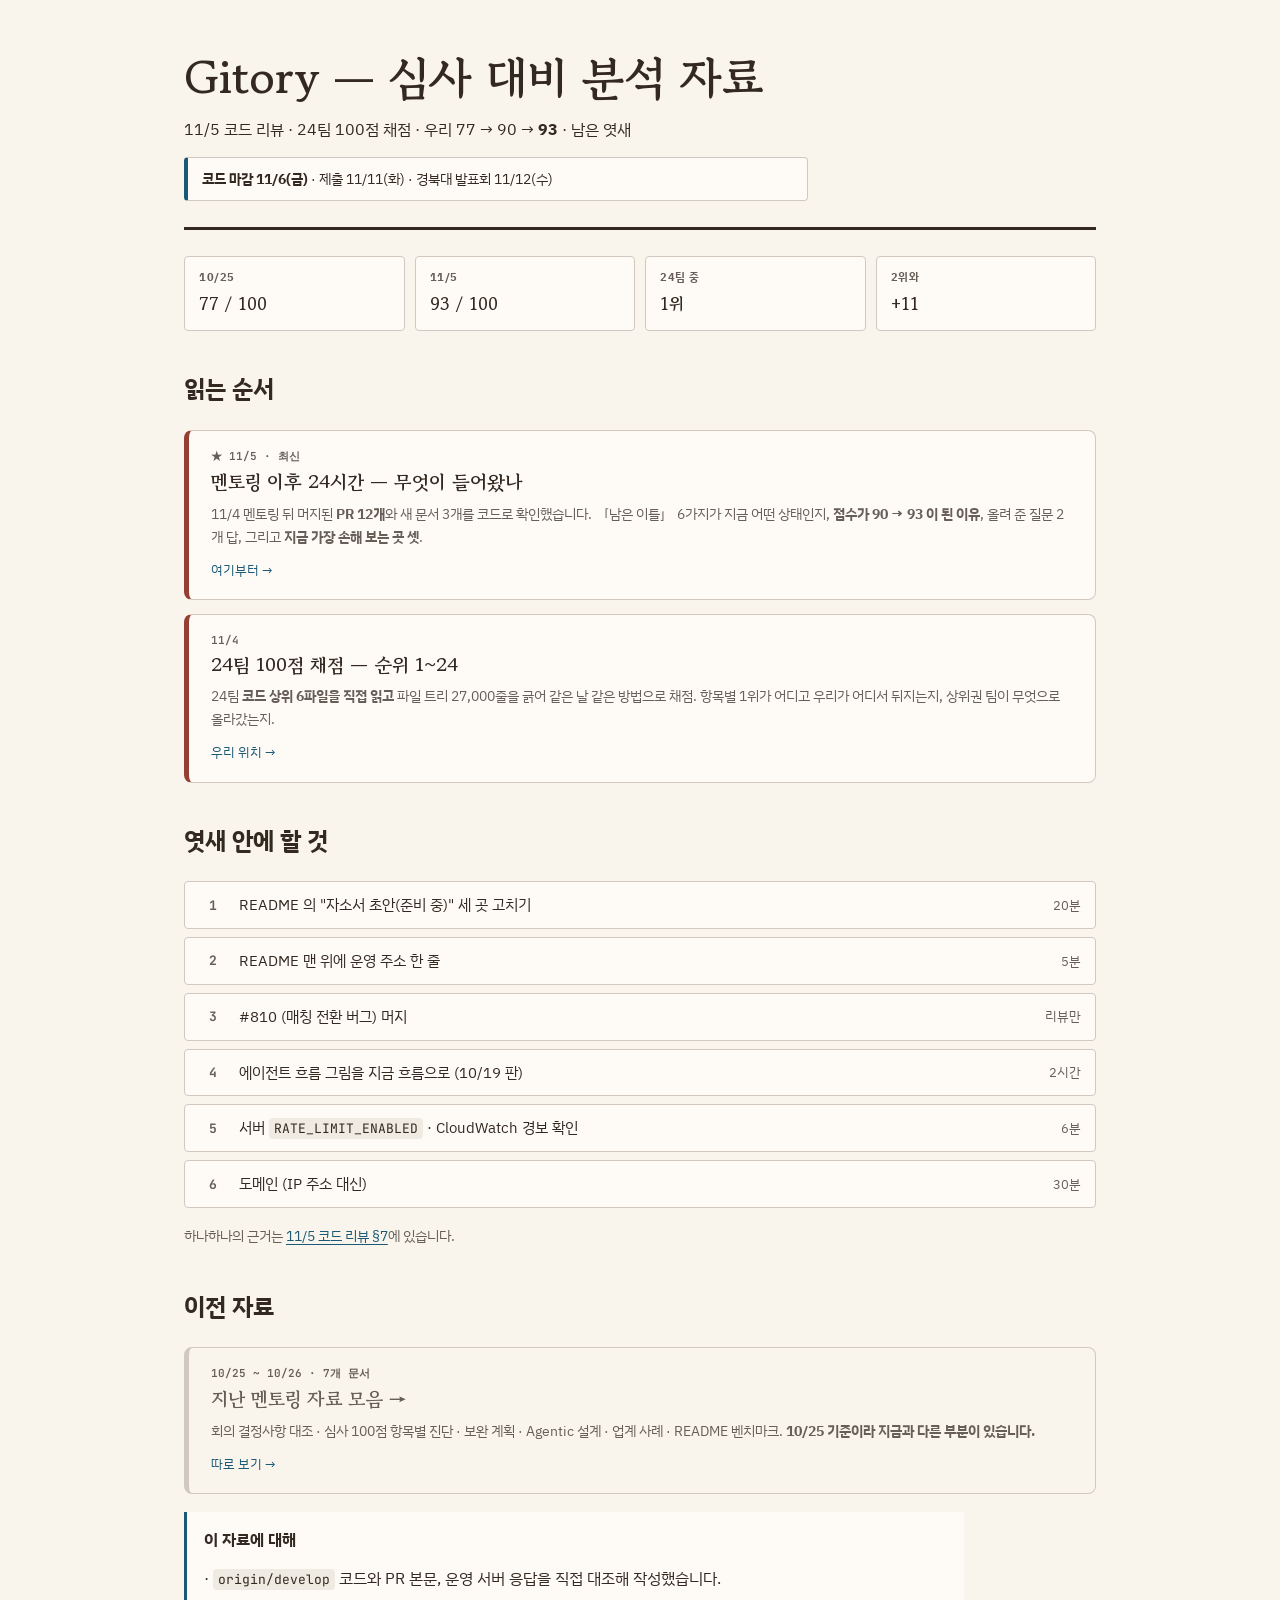
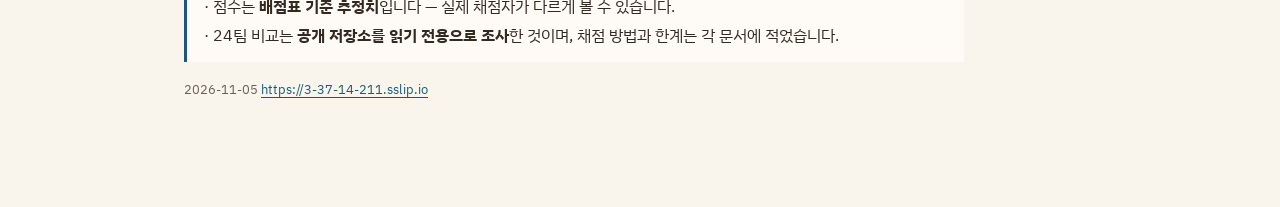
==== commit b6902284: "docs: 11/5 코드 리뷰 — 멘토링 이후 들어온 것과 점수 90→93" ====
--- a/index.html
+++ b/index.html
@@ -42,41 +42,50 @@
 
 <header class="hero">
   <h1>Gitory — 심사 대비 분석 자료</h1>
-  <p class="context">24팀 100점 채점 · 우리 77 → 90 · 항목별 현황과 남은 이틀</p>
+  <p class="context">11/5 코드 리뷰 · 24팀 100점 채점 · 우리 77 → 90 → <b>93</b> · 남은 엿새</p>
   <p class="owner"><b>코드 마감 11/6(금)</b> · 제출 11/11(화) · 경북대 발표회 11/12(수)</p>
 </header>
 
 <div class="meta">
   <div><b>10/25</b><span>77 / 100</span></div>
-  <div><b>11/4</b><span>90 / 100</span></div>
+  <div><b>11/5</b><span>93 / 100</span></div>
   <div><b>24팀 중</b><span>1위</span></div>
-  <div><b>남은 이틀에</b><span>95 가능</span></div>
+  <div><b>2위와</b><span>+11</span></div>
 </div>
 
 <h2>읽는 순서</h2>
 
 <div class="cards">
+  <a class="card hi" href="review-1105.html">
+    <span class="n">★ 11/5 · 최신</span>
+    <strong>멘토링 이후 24시간 — 무엇이 들어왔나</strong>
+    <small>11/4 멘토링 뒤 머지된 <b>PR 12개</b>와 새 문서 3개를 코드로 확인했습니다.
+    「남은 이틀」 6가지가 지금 어떤 상태인지, <b>점수가 90 → 93 이 된 이유</b>, 올려 준 질문 2개 답,
+    그리고 <b>지금 가장 손해 보는 곳 셋</b>.</small>
+    <em>여기부터 →</em>
+  </a>
+
   <a class="card hi" href="teams-1104.html">
-    <span class="n">★ 11/4</span>
+    <span class="n">11/4</span>
     <strong>24팀 100점 채점 — 순위 1~24</strong>
     <small>24팀 <b>코드 상위 6파일을 직접 읽고</b> 파일 트리 27,000줄을 긁어 같은 날 같은 방법으로 채점.
-    항목별 1위가 어디고 우리가 어디서 뒤지는지, <b>우리 77 → 90 이 어떻게 바뀌었는지</b>, 상위권 팀이 무엇으로 올라갔는지.</small>
-    <em>열어 보기 →</em>
+    항목별 1위가 어디고 우리가 어디서 뒤지는지, 상위권 팀이 무엇으로 올라갔는지.</small>
+    <em>우리 위치 →</em>
   </a>
 </div>
 
-<h2>이틀 안에 할 것</h2>
+<h2>엿새 안에 할 것</h2>
 
 <div class="todo">
-  <div><b>1</b><span>README 맨 위에 "서비스 써보기" 링크</span><em>5분</em></div>
-  <div><b>2</b><span>카드 생성 → 공고 매칭 전환 버그</span><em>30분</em></div>
-  <div><b>3</b><span>에이전트 흐름도 한 장 (발표에도 씀)</span><em>2시간</em></div>
-  <div><b>4</b><span>테크스펙에 「에이전트 설계」 절</span><em>3시간</em></div>
-  <div><b>5</b><span><code>JobErrorCode.catch('INTERNAL_ERROR')</code></span><em>5분</em></div>
-  <div><b>6</b><span>분석 실패 알림 (Discord Webhook)</span><em>1시간</em></div>
+  <div><b>1</b><span>README 의 "자소서 초안(준비 중)" 세 곳 고치기</span><em>20분</em></div>
+  <div><b>2</b><span>README 맨 위에 운영 주소 한 줄</span><em>5분</em></div>
+  <div><b>3</b><span>#810 (매칭 전환 버그) 머지</span><em>리뷰만</em></div>
+  <div><b>4</b><span>에이전트 흐름 그림을 지금 흐름으로 (10/19 판)</span><em>2시간</em></div>
+  <div><b>5</b><span>서버 <code>RATE_LIMIT_ENABLED</code> · CloudWatch 경보 확인</span><em>6분</em></div>
+  <div><b>6</b><span>도메인 (IP 주소 대신)</span><em>30분</em></div>
 </div>
 
-<p class="kicker">근거는 <a href="teams-1104.html">24팀 채점 §6</a>에 있습니다.</p>
+<p class="kicker">하나하나의 근거는 <a href="review-1105.html">11/5 코드 리뷰 §7</a>에 있습니다.</p>
 
 <h2>이전 자료</h2>
 
@@ -93,7 +102,7 @@
 
 <div class="note b">
   <p><b>이 자료에 대해</b></p>
-  <p>· 운영 서비스(<code>3-37-14-211.sslip.io</code>)를 직접 전 구간 실행하고 <code>origin/develop</code> 코드를 대조해 작성했습니다.<br>
+  <p>· <code>origin/develop</code> 코드와 PR 본문, 운영 서버 응답을 직접 대조해 작성했습니다.<br>
   · 점수는 <b>배점표 기준 추정치</b>입니다 — 실제 채점자가 다르게 볼 수 있습니다.<br>
   · 24팀 비교는 <b>공개 저장소를 읽기 전용으로 조사</b>한 것이며, 채점 방법과 한계는 각 문서에 적었습니다.<br>
 </p>
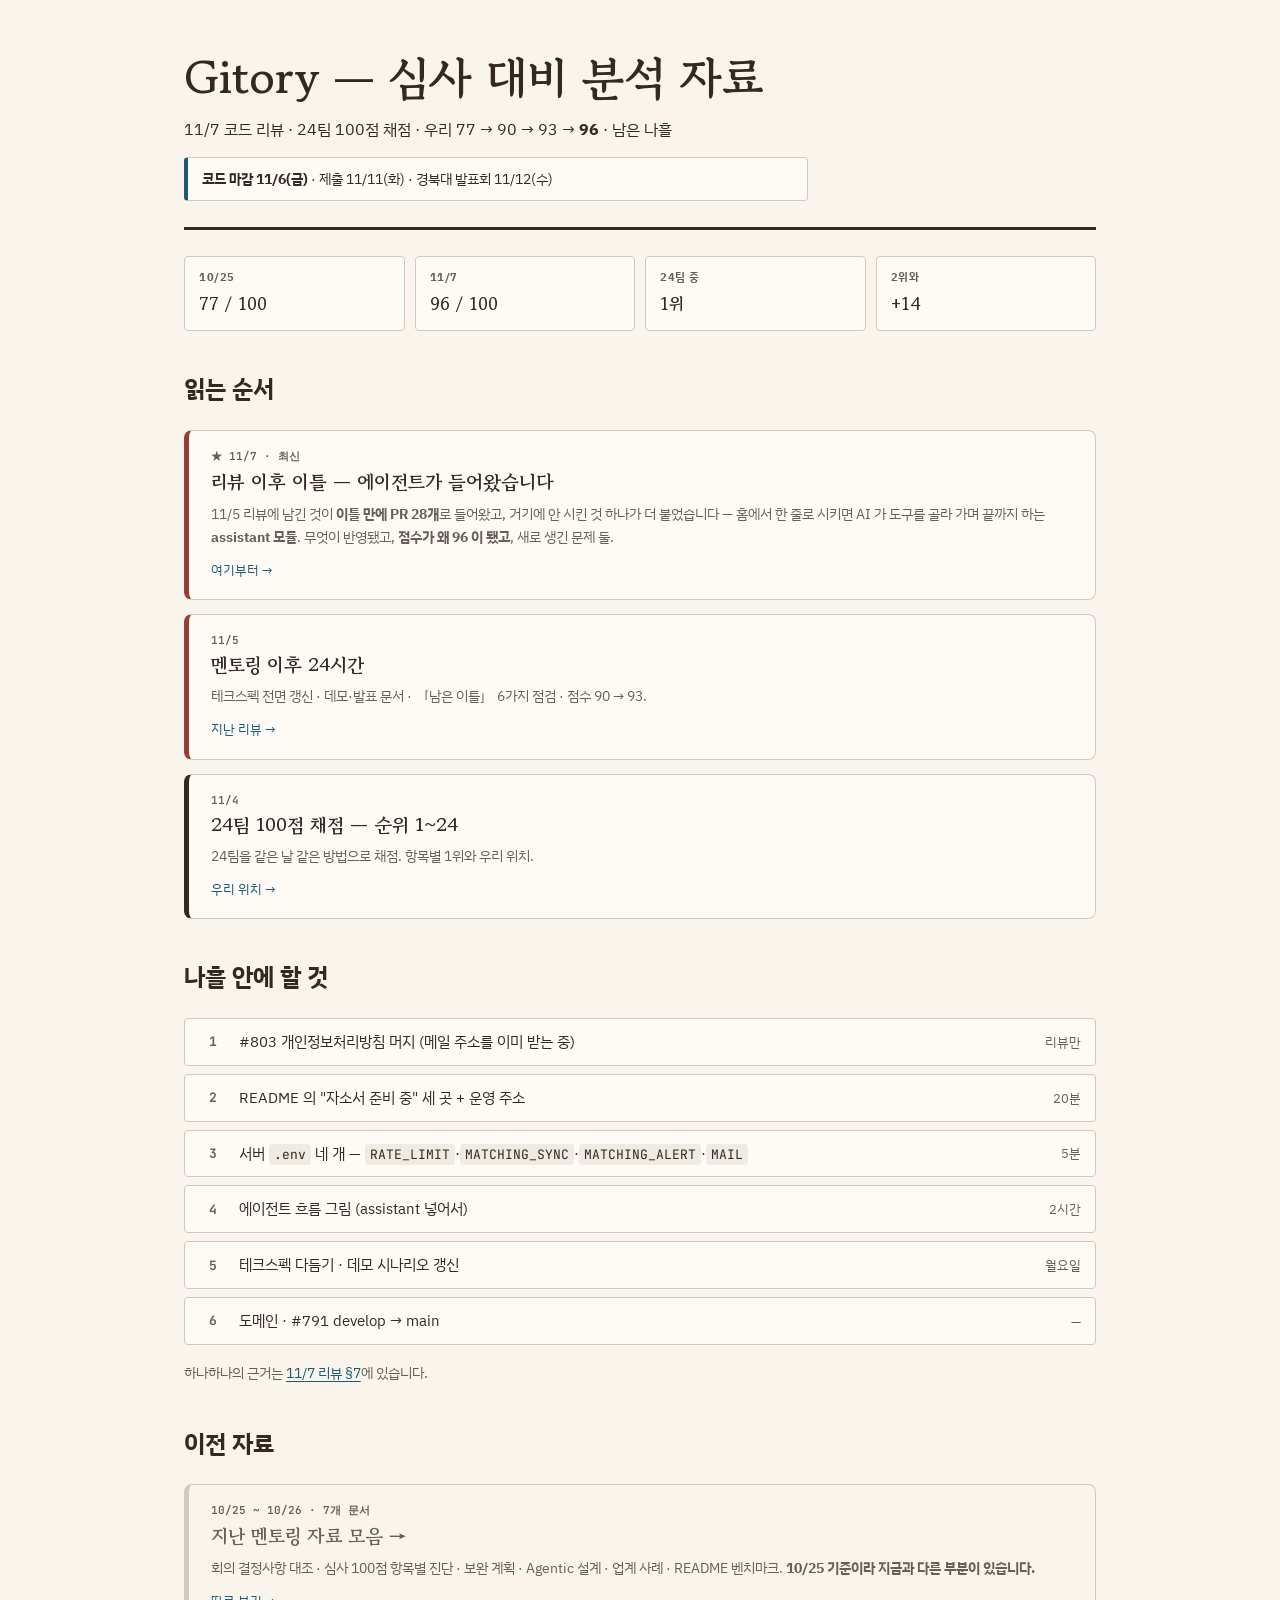
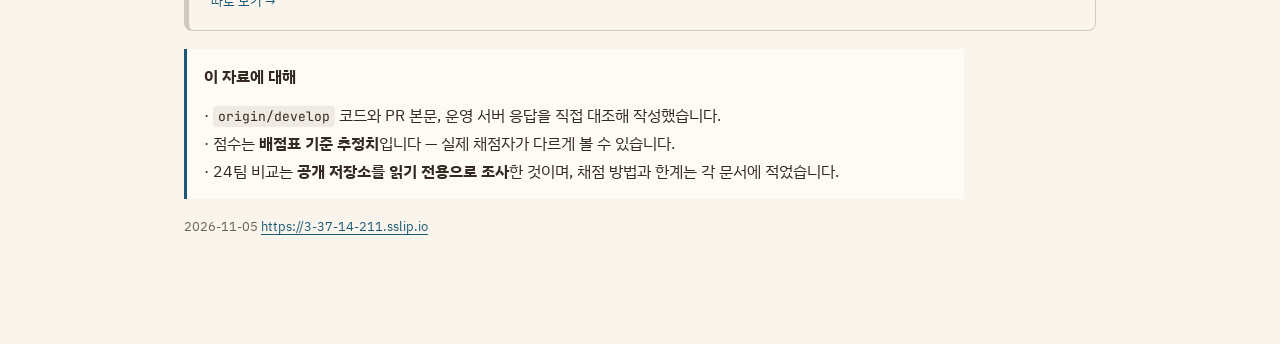
==== commit d1910ab1: "docs: 11/7 코드 리뷰 — assistant 모듈과 점수 93→96" ====
--- a/index.html
+++ b/index.html
@@ -42,50 +42,56 @@
 
 <header class="hero">
   <h1>Gitory — 심사 대비 분석 자료</h1>
-  <p class="context">11/5 코드 리뷰 · 24팀 100점 채점 · 우리 77 → 90 → <b>93</b> · 남은 엿새</p>
+  <p class="context">11/7 코드 리뷰 · 24팀 100점 채점 · 우리 77 → 90 → 93 → <b>96</b> · 남은 나흘</p>
   <p class="owner"><b>코드 마감 11/6(금)</b> · 제출 11/11(화) · 경북대 발표회 11/12(수)</p>
 </header>
 
 <div class="meta">
   <div><b>10/25</b><span>77 / 100</span></div>
-  <div><b>11/5</b><span>93 / 100</span></div>
+  <div><b>11/7</b><span>96 / 100</span></div>
   <div><b>24팀 중</b><span>1위</span></div>
-  <div><b>2위와</b><span>+11</span></div>
+  <div><b>2위와</b><span>+14</span></div>
 </div>
 
 <h2>읽는 순서</h2>
 
 <div class="cards">
-  <a class="card hi" href="review-1105.html">
-    <span class="n">★ 11/5 · 최신</span>
-    <strong>멘토링 이후 24시간 — 무엇이 들어왔나</strong>
-    <small>11/4 멘토링 뒤 머지된 <b>PR 12개</b>와 새 문서 3개를 코드로 확인했습니다.
-    「남은 이틀」 6가지가 지금 어떤 상태인지, <b>점수가 90 → 93 이 된 이유</b>, 올려 준 질문 2개 답,
-    그리고 <b>지금 가장 손해 보는 곳 셋</b>.</small>
+  <a class="card hi" href="review-1107.html">
+    <span class="n">★ 11/7 · 최신</span>
+    <strong>리뷰 이후 이틀 — 에이전트가 들어왔습니다</strong>
+    <small>11/5 리뷰에 남긴 것이 <b>이틀 만에 PR 28개</b>로 들어왔고, 거기에 안 시킨 것 하나가 더 붙었습니다 —
+    홈에서 한 줄로 시키면 AI 가 도구를 골라 가며 끝까지 하는 <b>assistant 모듈</b>.
+    무엇이 반영됐고, <b>점수가 왜 96 이 됐고</b>, 새로 생긴 문제 둘.</small>
     <em>여기부터 →</em>
   </a>
 
-  <a class="card hi" href="teams-1104.html">
+  <a class="card hi" href="review-1105.html">
+    <span class="n">11/5</span>
+    <strong>멘토링 이후 24시간</strong>
+    <small>테크스펙 전면 갱신 · 데모·발표 문서 · 「남은 이틀」 6가지 점검 · 점수 90 → 93.</small>
+    <em>지난 리뷰 →</em>
+  </a>
+
+  <a class="card" href="teams-1104.html">
     <span class="n">11/4</span>
     <strong>24팀 100점 채점 — 순위 1~24</strong>
-    <small>24팀 <b>코드 상위 6파일을 직접 읽고</b> 파일 트리 27,000줄을 긁어 같은 날 같은 방법으로 채점.
-    항목별 1위가 어디고 우리가 어디서 뒤지는지, 상위권 팀이 무엇으로 올라갔는지.</small>
+    <small>24팀을 같은 날 같은 방법으로 채점. 항목별 1위와 우리 위치.</small>
     <em>우리 위치 →</em>
   </a>
 </div>
 
-<h2>엿새 안에 할 것</h2>
+<h2>나흘 안에 할 것</h2>
 
 <div class="todo">
-  <div><b>1</b><span>README 의 "자소서 초안(준비 중)" 세 곳 고치기</span><em>20분</em></div>
-  <div><b>2</b><span>README 맨 위에 운영 주소 한 줄</span><em>5분</em></div>
-  <div><b>3</b><span>#810 (매칭 전환 버그) 머지</span><em>리뷰만</em></div>
-  <div><b>4</b><span>에이전트 흐름 그림을 지금 흐름으로 (10/19 판)</span><em>2시간</em></div>
-  <div><b>5</b><span>서버 <code>RATE_LIMIT_ENABLED</code> · CloudWatch 경보 확인</span><em>6분</em></div>
-  <div><b>6</b><span>도메인 (IP 주소 대신)</span><em>30분</em></div>
+  <div><b>1</b><span>#803 개인정보처리방침 머지 (메일 주소를 이미 받는 중)</span><em>리뷰만</em></div>
+  <div><b>2</b><span>README 의 "자소서 준비 중" 세 곳 + 운영 주소</span><em>20분</em></div>
+  <div><b>3</b><span>서버 <code>.env</code> 네 개 — <code>RATE_LIMIT</code>·<code>MATCHING_SYNC</code>·<code>MATCHING_ALERT</code>·<code>MAIL</code></span><em>5분</em></div>
+  <div><b>4</b><span>에이전트 흐름 그림 (assistant 넣어서)</span><em>2시간</em></div>
+  <div><b>5</b><span>테크스펙 다듬기 · 데모 시나리오 갱신</span><em>월요일</em></div>
+  <div><b>6</b><span>도메인 · #791 develop → main</span><em>—</em></div>
 </div>
 
-<p class="kicker">하나하나의 근거는 <a href="review-1105.html">11/5 코드 리뷰 §7</a>에 있습니다.</p>
+<p class="kicker">하나하나의 근거는 <a href="review-1107.html">11/7 리뷰 §7</a>에 있습니다.</p>
 
 <h2>이전 자료</h2>
 
